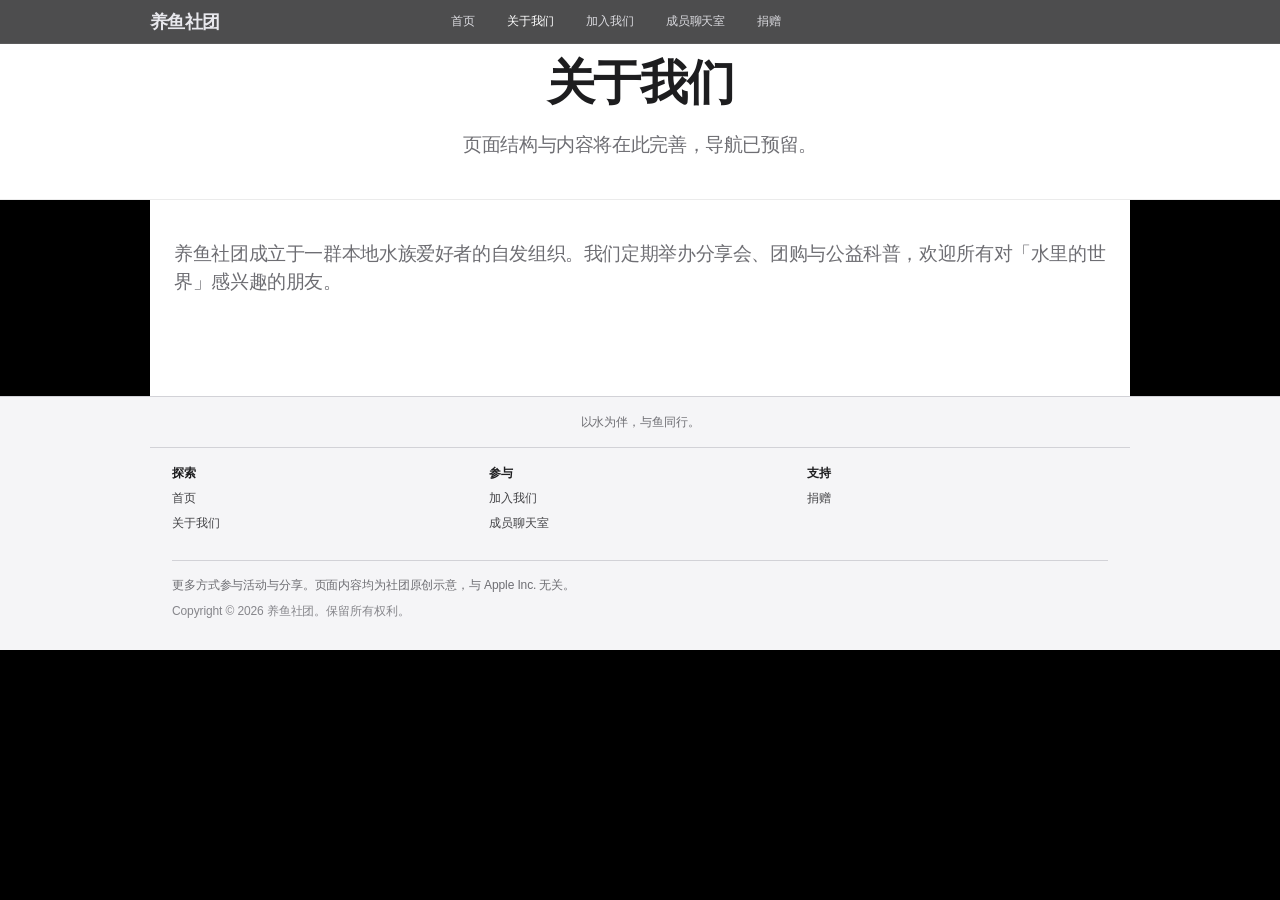
==== pages/about/index.html @ 0473c764 "整理项目结构：网页文件移入pages文件夹，批量路由" ====
<!DOCTYPE html>
<html lang="zh-CN">
<head>
    <meta charset="UTF-8">
    <meta name="viewport" content="width=device-width, initial-scale=1.0, viewport-fit=cover">
    <title>关于我们 — 养鱼社团</title>
    <link rel="stylesheet" href="/assets/css/style.css">
</head>
<body>
    <aside class="ac-gn-blur" aria-hidden="true"></aside>
    <header class="ac-globalnav" data-analytics-region="global nav" role="navigation">
        <div class="ac-gn-content">
            <div class="ac-gn-item ac-gn-item-menu">
                <button type="button" class="ac-gn-trigger nav-toggle" aria-expanded="false" aria-controls="ac-gn-mobile" aria-label="目录"></button>
            </div>
            <a class="ac-gn-logo" href="/" data-analytics-title="home"><span class="ac-gn-logo-text">养鱼社团</span></a>
            <nav class="ac-gn-links" aria-label="主导航">
                <a href="/">首页</a>
                <a href="/about" class="is-active">关于我们</a>
                <a href="/join">加入我们</a>
                <a href="/chat">成员聊天室</a>
                <a href="/donate">捐赠</a>
            </nav>
            <div class="ac-gn-actions" aria-hidden="true"><span class="ac-gn-actions-spacer"></span></div>
        </div>
        <div id="ac-gn-mobile" class="ac-gn-mobile" hidden>
            <div class="ac-gn-mobile-inner">
                <a href="/">首页</a>
                <a href="/about">关于我们</a>
                <a href="/join">加入我们</a>
                <a href="/chat">成员聊天室</a>
                <a href="/donate">捐赠</a>
            </div>
        </div>
    </header>
    <main class="ac-main" id="ac-main">

<section class="page-hero">
    <h1>关于我们</h1>
    <p>页面结构与内容将在此完善，导航已预留。</p>
</section>
<div class="page-body">
    <p>养鱼社团成立于一群本地水族爱好者的自发组织。我们定期举办分享会、团购与公益科普，欢迎所有对「水里的世界」感兴趣的朋友。</p>
</div>

    </main>
    <footer class="ac-footer" role="contentinfo">
        <div class="ac-footer__ribbon">
            <p>以水为伴，与鱼同行。</p>
        </div>
        <div class="ac-footer__content">
            <nav class="ac-footer__nav" aria-label="页脚">
                <div class="ac-footer__col">
                    <h3 class="ac-footer__heading">探索</h3>
                    <ul>
                        <li><a href="/">首页</a></li>
                        <li><a href="/about">关于我们</a></li>
                    </ul>
                </div>
                <div class="ac-footer__col">
                    <h3 class="ac-footer__heading">参与</h3>
                    <ul>
                        <li><a href="/join">加入我们</a></li>
                        <li><a href="/chat">成员聊天室</a></li>
                    </ul>
                </div>
                <div class="ac-footer__col">
                    <h3 class="ac-footer__heading">支持</h3>
                    <ul>
                        <li><a href="/donate">捐赠</a></li>
                    </ul>
                </div>
            </nav>
            <div class="ac-footer__legal">
                <p>更多方式参与活动与分享。页面内容均为社团原创示意，与 Apple Inc. 无关。</p>
                <p class="ac-footer__copy">Copyright &copy; 2026 养鱼社团。保留所有权利。</p>
            </div>
        </div>
    </footer>
    <script src="/assets/js/main.js" defer></script>
</body>
</html>
---- assets/css/style.css ----
/* Global typography — SF / system stack (Apple.com rhythm) */
:root {
    --ac-gn-height: 44px;
    --ac-gn-bg: rgba(22, 22, 23, 0.8);
    --ac-gn-link: #e8e8ed;
    --ac-gn-link-hover: #fff;
    --ac-blue: #2997ff;
    --ac-blue-hover: #147ce5;
    --ac-text: #1d1d1f;
    --ac-text-soft: #6e6e73;
    --ac-footer-bg: #f5f5f7;
    --ac-footer-border: #d2d2d7;
    --ac-font: -apple-system, BlinkMacSystemFont, "SF Pro Text", "SF Pro Display",
        "Segoe UI", Roboto, "Helvetica Neue", Arial, "PingFang SC", "Hiragino Sans GB",
        "Microsoft YaHei", sans-serif;
}

*,
*::before,
*::after {
    box-sizing: border-box;
}

html {
    scroll-behavior: smooth;
    width: 100%;
    overflow-x: hidden;
}

html {
    overflow-x: clip;
}

html, body {
    margin: 0 !important;
    padding: 0 !important;
    width: 100% !important;
    min-width: 100% !important;
    max-width: 100% !important;
    overflow-x: hidden !important;
    font-family: var(--ac-font);
    font-size: clamp(15px, 2.2vw + 12px, 17px);
    line-height: 1.47059;
    letter-spacing: -0.022em;
    color: var(--ac-text);
    background-color: #000000 !important;
    background: #000 !important;
    -webkit-font-smoothing: antialiased;
    scrollbar-width: none;
    -ms-overflow-style: none;
}

html::-webkit-scrollbar, body::-webkit-scrollbar {
    display: none;
}

@supports (overflow-x: clip) {
    body {
        overflow-x: clip;
    }
}

body:not(.page-home) {
    background: #fff;
}

body.page-home {
    background-color: #000000 !important;
    background: #000 !important;
}

body.page-home .ac-main {
    background: #000 !important;
    margin: 0 !important;
    padding: 0 !important;
}

.page-home {
    background: #000 !important;
}

a {
    color: var(--ac-blue);
}
a:hover {
    text-decoration: underline;
}

/* —— Global nav (apple.com bar) —— */
.ac-gn-blur {
    position: fixed;
    top: 0;
    left: 0;
    right: 0;
    height: var(--ac-gn-height);
    z-index: 9998;
    pointer-events: none;
    backdrop-filter: saturate(180%) blur(20px);
    -webkit-backdrop-filter: saturate(180%) blur(20px);
    background: rgba(22, 22, 23, 0.76);
    border-bottom: 1px solid rgba(255, 255, 255, 0.08);
}

.ac-globalnav {
    position: fixed;
    top: 0;
    left: 0;
    right: 0;
    z-index: 9999;
    height: var(--ac-gn-height);
    font-size: 12px;
    font-weight: 400;
    letter-spacing: -0.01em;
    user-select: none;
}

.ac-gn-content {
    max-width: 1024px;
    margin: 0 auto;
    padding: 0 max(22px, env(safe-area-inset-right));
    padding-left: max(22px, env(safe-area-inset-left));
    height: var(--ac-gn-height);
    display: flex;
    align-items: center;
    justify-content: center;
    position: relative;
}

.ac-gn-item-menu {
    display: none;
    flex: 0 0 48px;
    z-index: 2;
}

.ac-gn-logo {
    color: var(--ac-gn-link);
    text-decoration: none;
    font-size: 18px;
    font-weight: 600;
    letter-spacing: -0.03em;
    line-height: 1;
    z-index: 1;
}
.ac-gn-logo:hover {
    color: var(--ac-gn-link-hover);
    text-decoration: none;
}

.ac-gn-logo-text {
    display: inline-block;
    transform: translateY(0.5px);
}

.ac-gn-links {
    display: flex;
    align-items: center;
    justify-content: center;
    gap: 32px;
    flex: 1;
    height: 100%;
}

.ac-gn-links a {
    color: var(--ac-gn-link);
    text-decoration: none;
    opacity: 0.92;
    white-space: nowrap;
    transition: color 0.2s ease, opacity 0.2s ease;
}
.ac-gn-links a:hover {
    color: var(--ac-gn-link-hover);
    text-decoration: none;
    opacity: 1;
}
.ac-gn-links a.is-active {
    color: var(--ac-gn-link-hover);
    opacity: 1;
    font-weight: 500;
}

.ac-gn-actions {
    flex: 0 0 48px;
    display: flex;
    align-items: center;
    justify-content: flex-end;
    z-index: 2;
}
.ac-gn-actions-spacer {
    display: inline-block;
    width: 28px;
    height: 1px;
}

.ac-gn-trigger {
    width: 48px;
    height: 48px;
    margin: -6px 0 -6px -10px;
    border: none;
    background: transparent;
    cursor: pointer;
    position: relative;
    border-radius: 4px;
}
.ac-gn-trigger::before,
.ac-gn-trigger::after {
    content: "";
    position: absolute;
    left: 14px;
    right: 14px;
    height: 1px;
    background: #f5f5f7;
    transition: transform 0.2s ease;
}
.ac-gn-trigger::before {
    top: 19px;
}
.ac-gn-trigger::after {
    bottom: 19px;
}
.ac-gn-trigger[aria-expanded="true"]::before {
    transform: translateY(5px) rotate(45deg);
}
.ac-gn-trigger[aria-expanded="true"]::after {
    transform: translateY(-5px) rotate(-45deg);
}

.ac-gn-mobile {
    position: fixed;
    top: var(--ac-gn-height);
    left: 0;
    right: 0;
    bottom: 0;
    background: rgba(0, 0, 0, 0.92);
    backdrop-filter: blur(24px);
    -webkit-backdrop-filter: blur(24px);
    padding: 8px 0 32px;
    overflow: auto;
    z-index: 9997;
}
.ac-gn-mobile-inner {
    max-width: 684px;
    margin: 0 auto;
    padding: 0 48px;
}
.ac-gn-mobile-inner a {
    display: block;
    font-size: 24px;
    font-weight: 600;
    letter-spacing: 0.007em;
    color: #f5f5f7;
    padding: 12px 0;
    border-bottom: 1px solid rgba(255, 255, 255, 0.12);
    text-decoration: none;
}
.ac-gn-mobile-inner a:hover {
    text-decoration: none;
    color: #fff;
}

@media (max-width: 833px) {
    .ac-gn-item-menu {
        display: block;
    }
    .ac-gn-logo {
        flex: 1;
        text-align: center;
        margin: 0 -48px;
    }
    .ac-gn-links {
        display: none;
    }
}

@media (min-width: 834px) {
    .ac-gn-logo {
        position: absolute;
        left: max(22px, calc(50% - 512px));
        top: 50%;
        transform: translateY(-50%);
    }
    .ac-gn-logo-text {
        transform: none;
    }
}

/* Main offset under fixed nav */
.ac-main {
    padding-top: 0;
}

/* —— Homepage ribbon (apple promo strip) —— */
.ac-hp-ribbon {
    background: #1d1d1f;
    color: #f5f5f7;
    font-size: 12px;
    text-align: center;
    border-bottom: 1px solid rgba(255, 255, 255, 0.08);
}
.ac-hp-ribbon__inner {
    max-width: 1024px;
    margin: 0 auto;
    padding: 12px 16px;
    display: flex;
    flex-wrap: wrap;
    align-items: center;
    justify-content: center;
    gap: 8px 14px;
}
.ac-hp-ribbon__copy {
    margin: 0;
}
.ac-hp-ribbon__link {
    color: var(--ac-blue);
    font-size: 12px;
    white-space: nowrap;
}
.ac-hp-ribbon__link:hover {
    text-decoration: underline;
}

body:not(.page-home) .ac-hp-ribbon {
    display: none;
}

/* —— Homepage tiles (stacked full-width heroes) —— */
.ac-hp-tile {
    position: relative;
    overflow: hidden;
    text-align: center;
}

.ac-hp-tile--tall {
    min-height: calc(100vh - var(--ac-gn-height));
    min-height: calc(100dvh - var(--ac-gn-height));
}

.ac-hp-tile--medium {
    min-height: clamp(420px, 52dvh, 640px);
}

.ac-hp-tile--short {
    min-height: clamp(380px, 48dvh, 560px);
    padding-bottom: clamp(28px, 5dvh, 48px);
}

.ac-hp-tile--dark {
    background: #000;
    color: #f5f5f7;
}

.ac-hp-tile--light {
    background: #fbfbfd;
    color: var(--ac-text);
}

.ac-hp-tile__inner {
    position: relative;
    z-index: 1;
    max-width: 100%;
    margin: 0 auto;
    padding: clamp(40px, 6dvh, 55px) max(16px, env(safe-area-inset-right)) 0
        max(16px, env(safe-area-inset-left));
    min-height: inherit;
    display: flex;
    flex-direction: column;
    align-items: center;
}

.ac-hp-tile__inner--split {
    padding-top: 80px;
}

@media (min-width: 1068px) {
    .ac-hp-tile__inner--split {
        flex-direction: row;
        justify-content: center;
        align-items: flex-start;
        gap: 48px;
        padding-left: 48px;
        padding-right: 48px;
    }
    .ac-hp-tile__inner--split .ac-hp-copy {
        text-align: left;
        align-items: flex-start;
        max-width: 420px;
    }
    .ac-hp-tile__inner--split .ac-hp-media {
        flex: 1;
        max-width: 640px;
        min-height: 360px;
    }
}

.ac-hp-tile__inner--cinema {
    padding-top: 64px;
    padding-bottom: 40px;
}

.ac-hp-copy {
    max-width: 720px;
    display: flex;
    flex-direction: column;
    align-items: center;
}

.ac-hp-copy--compact .ac-hp-headline {
    max-width: 18ch;
}

.ac-hp-copy--center {
    margin-bottom: 28px;
}

.ac-hp-eyebrow {
    font-size: clamp(21px, 3vw, 28px);
    font-weight: 600;
    line-height: 1.1;
    margin: 0 0 6px;
    color: #f56300;
}
.ac-hp-eyebrow--dark {
    color: #bf4800;
}

.ac-hp-headline {
    font-size: clamp(40px, 6.5vw, 56px);
    font-weight: 600;
    line-height: 1.07;
    letter-spacing: -0.005em;
    margin: 0;
    color: #f5f5f7;
}
.ac-hp-headline--dark {
    color: var(--ac-text);
}
.ac-hp-headline--sm {
    font-size: clamp(32px, 5vw, 48px);
}
.ac-hp-headline--cinema {
    font-size: clamp(36px, 5.5vw, 48px);
}

.ac-hp-subhead {
    margin: 12px 0 0;
    font-size: clamp(19px, 2.4vw, 28px);
    font-weight: 400;
    line-height: 1.14;
    letter-spacing: 0.007em;
    max-width: 640px;
    color: #a1a1a6;
}
.ac-hp-subhead--dark {
    color: var(--ac-text-soft);
}
.ac-hp-subhead--sm {
    font-size: clamp(17px, 2vw, 21px);
    line-height: 1.38;
}
.ac-hp-subhead--cinema {
    font-size: clamp(17px, 2vw, 21px);
    color: #a1a1a6;
}

.ac-hp-cta {
    margin-top: 19px;
    display: flex;
    flex-wrap: wrap;
    align-items: center;
    justify-content: center;
    gap: 20px 28px;
}

.ac-hp-tile__inner--split .ac-hp-cta {
    justify-content: flex-start;
}

.ac-hp-cta-link {
    font-size: 19px;
    line-height: 1.4211;
    font-weight: 400;
    color: var(--ac-blue);
    text-decoration: none;
}
.ac-hp-cta-link:hover {
    text-decoration: underline;
}

.ac-hp-cta-link--on-light {
    color: var(--ac-blue);
}

/* 全屏鱼缸容器 */
.ac-hp-fullscreen-tank {
    position: relative;
    width: 100%;
    height: calc(100vh - var(--ac-gn-height));
    height: calc(100dvh - var(--ac-gn-height));
    background: #000;
    overflow: hidden;
}

/* 鱼缸画布 */
.ac-hp-tank-canvas {
    width: 100%;
    height: 100%;
}

/* 全屏鱼缸样式 */
.ac-hp-charm--full {
    width: 100%;
    height: 100%;
    position: relative;
}

.ac-hp-charm--full .ac-hp-charm__svg {
    width: 100%;
    height: 100%;
    position: relative;
    inset: auto;
}

/* 首页全屏文字层 - 完全居中显示 */
.ac-hp-splash-content {
    position: absolute;
    top: 0;
    left: 0;
    right: 0;
    bottom: 0;
    z-index: 10;
    display: flex;
    flex-direction: column;
    align-items: center;
    justify-content: center;
    padding: 20px;
    pointer-events: none;
}

/* 旧版样式兼容 */
.ac-hp-tile--tank.ac-hp-tile--splash {
    display: none;
}

.ac-hp-splash-header {
    text-align: center;
    background: linear-gradient(
        180deg,
        rgba(0, 0, 0, 0.55) 0%,
        rgba(0, 0, 0, 0.3) 60%,
        rgba(0, 0, 0, 0) 100%
    );
    padding: 24px 32px 32px;
    border-radius: 0 0 24px 24px;
    width: 100%;
    max-width: 800px;
}

.ac-hp-splash-eyebrow {
    margin: 0 0 8px;
    font-size: clamp(18px, 4vmin, 28px);
    font-weight: 600;
    line-height: 1.15;
    color: #f56300;
}

.ac-hp-splash-title {
    margin: 0;
    font-size: clamp(32px, 7vmin, 52px);
    font-weight: 700;
    line-height: 1.05;
    letter-spacing: -0.02em;
    color: #f5f5f7;
}

.ac-hp-splash-lead {
    margin: 12px auto 0;
    font-size: clamp(16px, 3vmin, 22px);
    line-height: 1.5;
    color: rgba(210, 210, 215, 0.98);
    max-width: 560px;
}

.ac-hp-splash-cta {
    margin-top: 16px;
    display: flex;
    flex-wrap: wrap;
    align-items: center;
    justify-content: center;
    gap: 16px 28px;
    pointer-events: auto;
}

.ac-hp-splash-link {
    font-size: clamp(16px, 3vmin, 20px);
    font-weight: 500;
    color: var(--ac-blue);
    text-decoration: none;
}

.ac-hp-splash-link:hover {
    text-decoration: underline;
}

/* 全屏鱼缸的提示文字 */
.ac-hp-splash-hint {
    margin: 12px 0 0;
    font-size: clamp(12px, 2vmin, 14px);
    line-height: 1.4;
    color: rgba(134, 134, 139, 0.9);
    text-align: center;
}

.ac-hp-splash-scroll {
    margin: 16px 0 0;
    padding: 2px 8px 2px;
    flex-shrink: 0;
    text-align: center;
    font-size: 11px;
    letter-spacing: 0.12em;
    color: rgba(110, 110, 115, 0.95);
    text-indent: 0.12em;
}

@media (prefers-reduced-motion: no-preference) {
    .ac-hp-splash-scroll {
        animation: ac-splash-scroll-fade 2.4s ease-in-out infinite;
    }
}

@keyframes ac-splash-scroll-fade {
    0%,
    100% {
        opacity: 0.45;
    }
    50% {
        opacity: 1;
    }
}

@media (prefers-reduced-motion: reduce) {
    .ac-hp-splash-scroll {
        animation: none;
    }
}

.ac-hp-tile__inner--tank:not(.ac-hp-tile__inner--splash) {
    padding-top: clamp(16px, 3dvh, 28px);
    padding-bottom: clamp(12px, 2.5dvh, 20px);
    min-height: auto;
}

.ac-hp-charm-stage {
    position: relative;
    width: 100%;
    max-width: 640px;
    margin: 0 auto;
    flex: 0 1 auto;
    display: flex;
    flex-direction: column;
    align-items: stretch;
    touch-action: pan-y;
    cursor: crosshair;
}

.ac-hp-charm-stage--compact {
    min-height: 0;
    max-height: none;
}

@media (pointer: coarse) {
    .ac-hp-charm-stage {
        cursor: default;
    }
}

.ac-hp-charm.ac-hp-charm--hero {
    display: flex;
    flex-direction: column;
    flex: 0 1 auto;
    min-height: 0;
    width: 100%;
}

.ac-hp-charm__canvas {
    position: relative;
    flex: 0 1 auto;
    /* 宽度随容器；极矮窗口时按高度上限收缩宽度，保持 560:320 比例 */
    width: min(100%, calc(min(52dvh, 400px) * 560 / 320));
    margin-inline: auto;
    aspect-ratio: 560 / 320;
    border-radius: clamp(12px, 2.8vmin, 20px);
    overflow: hidden;
    contain: layout style;
    transform: translateZ(0);
    box-shadow: 0 12px 40px rgba(0, 0, 0, 0.35);
}

.ac-hp-charm__svg {
    display: block;
    position: absolute;
    inset: 0;
    width: 100%;
    height: 100%;
}

/* foreignObject 内文案：纯渐变衬底，无 backdrop-filter，利于移动端丝滑 */
.ac-hp-tank-copy {
    box-sizing: border-box;
    height: 100%;
    padding: 20px 24px 24px;
    text-align: center;
    pointer-events: none;
    background: linear-gradient(
        180deg,
        rgba(0, 0, 0, 0.65) 0%,
        rgba(0, 0, 0, 0.4) 60%,
        rgba(0, 0, 0, 0) 100%
    );
}

.ac-hp-tank-copy__eyebrow {
    margin: 0 0 8px;
    font-size: clamp(20px, 4.5vmin, 32px);
    font-weight: 600;
    line-height: 1.15;
    color: #f56300;
}

.ac-hp-tank-copy__title {
    margin: 0;
    font-size: clamp(36px, 8vmin, 56px);
    font-weight: 700;
    line-height: 1.05;
    letter-spacing: -0.02em;
    color: #f5f5f7;
    font-family: inherit;
}

.ac-hp-tank-copy__lead {
    margin: 16px auto 0;
    max-width: 42em;
    font-size: clamp(18px, 4vmin, 24px);
    line-height: 1.5;
    color: rgba(210, 210, 215, 0.98);
}

.ac-hp-tank-copy__cta {
    margin-top: 20px;
    display: flex;
    flex-wrap: wrap;
    align-items: center;
    justify-content: center;
    gap: 16px 28px;
}

.ac-hp-tank-copy__link {
    pointer-events: auto;
    font-size: clamp(18px, 4vmin, 22px);
    font-weight: 500;
    color: var(--ac-blue);
    text-decoration: none;
}
.ac-hp-tank-copy__link:hover {
    text-decoration: underline;
}

.ac-hp-charm__ripples {
    position: absolute;
    inset: 0;
    pointer-events: none;
    overflow: hidden;
    z-index: 2;
}

.ac-hp-charm__ripple {
    position: absolute;
    left: 0;
    top: 0;
    width: 28px;
    height: 28px;
    margin-left: -14px;
    margin-top: -14px;
    border-radius: 50%;
    border: 2px solid rgba(41, 151, 255, 0.5);
    box-shadow: 0 0 20px rgba(41, 151, 255, 0.15);
    animation: ac-charm-ripple 0.85s ease-out forwards;
}

@keyframes ac-charm-ripple {
    to {
        transform: scale(12);
        opacity: 0;
        border-color: rgba(41, 151, 255, 0);
        box-shadow: none;
    }
}

.ac-hp-charm__caption {
    margin: 14px 24px 0;
    font-size: clamp(13px, 1.8vw, 15px);
    line-height: 1.4;
    letter-spacing: 0.02em;
    color: rgba(161, 161, 166, 0.98);
    text-align: center;
    flex-shrink: 0;
}

.ac-hp-charm__hint {
    margin: 10px 20px 0;
    font-size: 12px;
    line-height: 1.35;
    color: rgba(134, 134, 139, 0.95);
    text-align: center;
    flex-shrink: 0;
}

/* 其他页若复用 .ac-hp-charm 小条 */
.ac-hp-charm:not(.ac-hp-charm--hero) {
    width: 100%;
    max-width: 520px;
    margin-top: 26px;
}

.ac-hp-charm:not(.ac-hp-charm--hero):not(.ac-hp-charm--full) .ac-hp-charm__svg {
    min-height: 0;
    max-height: 100px;
    height: auto;
}

.ac-hp-charm--dark .ac-hp-charm__fish--a {
    animation: ac-charm-swim-a 6s ease-in-out infinite;
}
.ac-hp-charm--dark .ac-hp-charm__fish--b {
    animation: ac-charm-swim-b 7.5s ease-in-out infinite;
}
.ac-hp-charm--dark .ac-hp-charm__fish--c {
    animation: ac-charm-swim-c 5.2s ease-in-out infinite;
}
.ac-hp-charm--dark .ac-hp-charm__fish--d {
    animation: ac-charm-swim-d 5.8s ease-in-out infinite;
}
.ac-hp-charm--dark .ac-hp-charm__fish--e {
    animation: ac-charm-swim-e 4.5s ease-in-out infinite;
}
.ac-hp-charm--dark .ac-hp-charm__bubbles {
    animation: ac-charm-rise 4s ease-in-out infinite;
}

@keyframes ac-charm-swim-a {
    0%,
    100% {
        transform: translate(0, 0);
    }
    50% {
        transform: translate(14px, -4px);
    }
}
@keyframes ac-charm-swim-b {
    0%,
    100% {
        transform: translate(0, 0) scale(1);
    }
    50% {
        transform: translate(-12px, 3px) scale(1.03);
    }
}
@keyframes ac-charm-swim-c {
    0%,
    100% {
        transform: translate(0, 0);
    }
    50% {
        transform: translate(10px, 4px);
    }
}
@keyframes ac-charm-swim-d {
    0%,
    100% {
        transform: translate(0, 0);
    }
    50% {
        transform: translate(-8px, -3px);
    }
}
@keyframes ac-charm-swim-e {
    0%,
    100% {
        transform: translate(0, 0);
    }
    50% {
        transform: translate(8px, -5px);
    }
}
@keyframes ac-charm-rise {
    0%,
    100% {
        opacity: 0.75;
        transform: translateY(0);
    }
    50% {
        opacity: 1;
        transform: translateY(-5px);
    }
}

@media (prefers-reduced-transparency) {
    .ac-hp-tank-copy {
        background: rgba(10, 10, 12, 0.82);
    }
}

@media (prefers-reduced-motion: reduce) {
    .ac-hp-charm-stage {
        cursor: default;
    }
    .ac-hp-charm--dark .ac-hp-charm__fish--a,
    .ac-hp-charm--dark .ac-hp-charm__fish--b,
    .ac-hp-charm--dark .ac-hp-charm__fish--c,
    .ac-hp-charm--dark .ac-hp-charm__fish--d,
    .ac-hp-charm--dark .ac-hp-charm__bubbles {
        animation: none;
    }
}

/* Decorative “product” art (original gradients — not Apple imagery) */
.ac-hp-media {
    width: 100%;
    max-width: min(1068px, 100%);
    margin-top: clamp(16px, 2.5dvh, 24px);
    flex: 1;
    min-height: clamp(200px, 30dvh, 320px);
    border-radius: clamp(18px, 3vmin, 28px);
    position: relative;
}

@media (min-width: 735px) {
    .ac-hp-tile--tall .ac-hp-media {
        min-height: clamp(280px, 36dvh, 420px);
        margin-top: clamp(24px, 3.5dvh, 36px);
    }
}

.ac-hp-media--aquarium {
    /* 顶部与纯黑背景顺接，光感集中在画面中下部，减弱贴文案处的色块 */
    background:
        radial-gradient(ellipse 90% 55% at 50% 78%, rgba(0, 110, 180, 0.16), transparent 72%),
        radial-gradient(ellipse 45% 35% at 72% 42%, rgba(0, 180, 160, 0.06), transparent 60%),
        linear-gradient(180deg, #000000 0%, #000000 12%, #0c0c0e 38%, #111113 100%);
}

.ac-hp-media--bubbles {
    background:
        radial-gradient(circle at 20% 30%, rgba(0, 113, 227, 0.15), transparent 40%),
        radial-gradient(circle at 80% 20%, rgba(175, 82, 222, 0.12), transparent 35%),
        linear-gradient(180deg, #fff 0%, #e8e8ed 100%);
    border: 1px solid rgba(0, 0, 0, 0.06);
}

.ac-hp-media--ripple {
    background:
        repeating-radial-gradient(circle at 50% 50%, transparent 0, transparent 48px, rgba(41, 151, 255, 0.06) 49px, transparent 50px),
        linear-gradient(145deg, #0d0d0f, #1a1a1c 50%, #000);
}

.ac-hp-media--grid {
    background:
        linear-gradient(90deg, rgba(0, 0, 0, 0.04) 1px, transparent 1px),
        linear-gradient(rgba(0, 0, 0, 0.04) 1px, transparent 1px),
        linear-gradient(180deg, #f5f5f7, #fff);
    background-size: 24px 24px, 24px 24px, 100% 100%;
    border: 1px solid rgba(0, 0, 0, 0.06);
}

.ac-hp-marquee {
    width: 100%;
    max-width: 1068px;
    overflow: hidden;
    mask-image: linear-gradient(90deg, transparent, #000 8%, #000 92%, transparent);
    -webkit-mask-image: linear-gradient(90deg, transparent, #000 8%, #000 92%, transparent);
}
.ac-hp-marquee__track {
    display: flex;
    gap: 16px;
    width: max-content;
    animation: ac-hp-scroll 22s linear infinite;
}
.ac-hp-marquee__card {
    width: clamp(140px, 28vw, 200px);
    height: clamp(84px, 16.8vw, 120px);
    border-radius: 12px;
    flex-shrink: 0;
    background: linear-gradient(135deg, rgba(41, 151, 255, 0.35), rgba(255, 255, 255, 0.08));
    border: 1px solid rgba(255, 255, 255, 0.12);
}

@keyframes ac-hp-scroll {
    0% {
        transform: translateX(0);
    }
    100% {
        transform: translateX(-50%);
    }
}

/* —— Inner pages —— */
.page-hero {
    padding: 48px 24px 40px;
    text-align: center;
    background: #fff;
    border-bottom: 1px solid rgba(0, 0, 0, 0.08);
}

.page-hero h1 {
    font-size: clamp(32px, 5vw, 48px);
    font-weight: 600;
    letter-spacing: -0.03em;
    margin: 0 0 12px;
}

.page-hero p {
    margin: 0;
    color: var(--ac-text-soft);
    font-size: 19px;
    max-width: 560px;
    margin-left: auto;
    margin-right: auto;
}

.page-body {
    max-width: 980px;
    margin: 0 auto;
    padding: 40px 24px 80px;
    background: #fff;
}

.page-body p {
    color: var(--ac-text-soft);
    font-size: 19px;
    line-height: 1.5;
    margin: 0 0 1em;
}

/* —— Footer (apple.com density / columns) —— */
.ac-footer {
    background: var(--ac-footer-bg);
    color: #6e6e73;
    font-size: 12px;
    line-height: 1.33337;
    letter-spacing: -0.01em;
}

.ac-footer__ribbon {
    border-top: 1px solid var(--ac-footer-border);
    padding: 17px 22px;
    text-align: center;
}
.ac-footer__ribbon p {
    margin: 0;
    max-width: 980px;
    margin-left: auto;
    margin-right: auto;
}

.ac-footer__content {
    max-width: 980px;
    margin: 0 auto;
    padding: 17px 22px 21px;
    border-top: 1px solid var(--ac-footer-border);
}

.ac-footer__nav {
    display: grid;
    grid-template-columns: repeat(3, 1fr);
    gap: 24px 16px;
    padding-bottom: 20px;
    border-bottom: 1px solid var(--ac-footer-border);
}

@media (max-width: 734px) {
    .ac-footer__nav {
        grid-template-columns: 1fr;
    }
}

.ac-footer__heading {
    font-size: 12px;
    font-weight: 600;
    color: var(--ac-text);
    margin: 0 0 9px;
}

.ac-footer__col ul {
    list-style: none;
    margin: 0;
    padding: 0;
}
.ac-footer__col li {
    margin-bottom: 9px;
}
.ac-footer__col a {
    color: #424245;
    text-decoration: none;
}
.ac-footer__col a:hover {
    text-decoration: underline;
}

.ac-footer__legal {
    padding-top: 16px;
}
.ac-footer__legal p {
    margin: 0 0 10px;
}
.ac-footer__copy {
    color: #86868b;
    margin: 0;
}

/* —— 首页样式 —— */
.ac-home-hero {
    position: relative;
    width: 100%;
    height: calc(100vh - 44px + 50px);
    margin: 0;
    padding: 0;
    background: #000;
    overflow: hidden;
}

.ac-home-tank {
    position: absolute;
    top: 0;
    left: 0;
    width: 100%;
    height: 100%;
}

.ac-home-tank svg {
    display: block;
    width: 100%;
    height: 100%;
}

.ac-home-content {
    position: relative;
    z-index: 10;
    height: 100%;
    display: flex;
    flex-direction: column;
    align-items: center;
    justify-content: center;
    padding: 20px;
    text-align: center;
    color: #fff;
}

.ac-home-eyebrow {
    font-size: clamp(14px, 3vmin, 18px);
    font-weight: 500;
    color: rgba(255, 255, 255, 0.8);
    margin: 0 0 12px;
}

.ac-home-title {
    font-size: clamp(32px, 7vmin, 56px);
    font-weight: 600;
    margin: 0 0 16px;
    line-height: 1.1;
}

.ac-home-lead {
    font-size: clamp(16px, 3vmin, 20px);
    color: rgba(255, 255, 255, 0.7);
    max-width: 480px;
    margin: 0 0 24px;
    line-height: 1.5;
}

.ac-home-cta {
    display: flex;
    gap: 24px;
    flex-wrap: wrap;
    justify-content: center;
}

.ac-home-cta a {
    font-size: clamp(16px, 3vmin, 18px);
    font-weight: 500;
    color: var(--ac-blue);
    text-decoration: none;
}

.ac-home-cta a:hover {
    text-decoration: underline;
}

/* 推广条 */
.ac-home-ribbon {
    background: #1d1d1f;
    padding: 16px 20px;
}

.ac-home-ribbon-inner {
    max-width: 980px;
    margin: 0 auto;
    display: flex;
    align-items: center;
    justify-content: space-between;
    gap: 20px;
    flex-wrap: wrap;
}

.ac-home-ribbon p {
    color: #f5f5f7;
    font-size: 14px;
    margin: 0;
}

.ac-home-ribbon a {
    color: var(--ac-blue);
    font-size: 14px;
    text-decoration: none;
}

.ac-home-ribbon a:hover {
    text-decoration: underline;
}

/* 内容区块 */
.ac-home-section {
    padding: 40px 20px;
}

.ac-home-section--light {
    background: #fff;
}

.ac-home-section--dark {
    background: #1d1d1f;
}

.ac-home-section-inner {
    max-width: 980px;
    margin: 0 auto;
}

.ac-home-copy {
    text-align: center;
}

.ac-home-section--light .ac-home-eyebrow {
    color: #6e6e73;
}

.ac-home-section--light .ac-home-headline {
    color: #1d1d1f;
}

.ac-home-section--light .ac-home-subhead {
    color: #424245;
}

.ac-home-section--dark .ac-home-eyebrow {
    color: #86868b;
}

.ac-home-section--dark .ac-home-headline {
    color: #f5f5f7;
}

.ac-home-section--dark .ac-home-subhead {
    color: #86868b;
}

.ac-home-headline {
    font-size: clamp(28px, 5vmin, 40px);
    font-weight: 600;
    margin: 12px 0 16px;
}

.ac-home-subhead {
    font-size: clamp(16px, 3vmin, 18px);
    line-height: 1.5;
    margin: 0 0 24px;
}

.ac-home-section--dark .ac-home-cta a {
    color: var(--ac-blue);
}

/* 鱼游动动画 */
.ac-fish-a {
    animation: fish-swim-a 6s ease-in-out infinite;
}

.ac-fish-b {
    animation: fish-swim-b 7.5s ease-in-out infinite;
}

.ac-fish-c {
    animation: fish-swim-c 5s ease-in-out infinite;
}

.ac-fish-d {
    animation: fish-swim-d 4.5s ease-in-out infinite;
}

@keyframes fish-swim-a {
    0%, 100% { transform: translate(0, 0); }
    25% { transform: translate(30px, -15px); }
    50% { transform: translate(10px, 10px); }
    75% { transform: translate(-20px, -5px); }
}

@keyframes fish-swim-b {
    0%, 100% { transform: translate(0, 0); }
    33% { transform: translate(-25px, 10px); }
    66% { transform: translate(20px, -10px); }
}

@keyframes fish-swim-c {
    0%, 100% { transform: translate(0, 0); }
    50% { transform: translate(-15px, 8px); }
}

@keyframes fish-swim-d {
    0%, 100% { transform: translate(0, 0); }
    50% { transform: translate(18px, -6px); }
}

/* 水草摇曳 */
.ac-weed {
    animation: weed-sway 3s ease-in-out infinite;
}

.ac-weed-2 {
    animation: weed-sway-2 4s ease-in-out infinite;
}

@keyframes weed-sway {
    0%, 100% { transform: skewX(0deg); }
    50% { transform: skewX(3deg); }
}

@keyframes weed-sway-2 {
    0%, 100% { transform: skewX(0deg); }
    50% { transform: skewX(-3deg); }
}
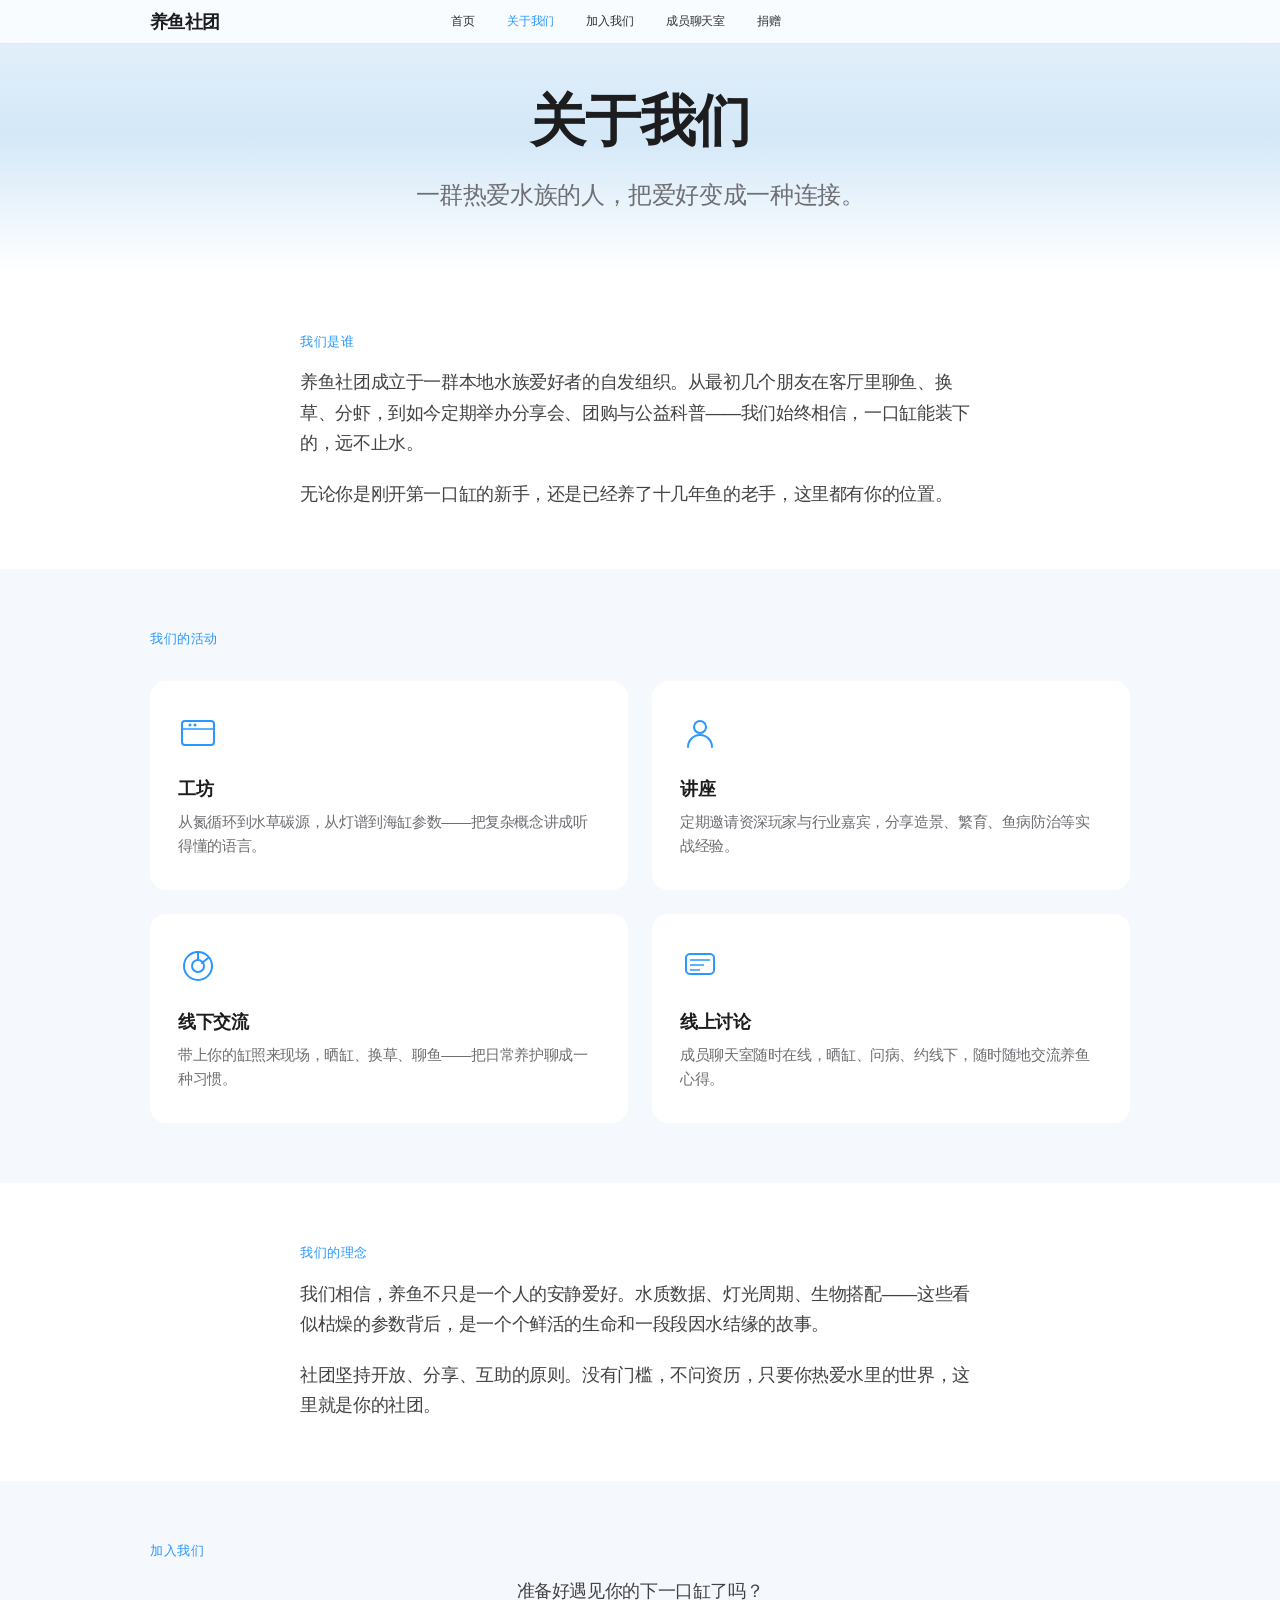
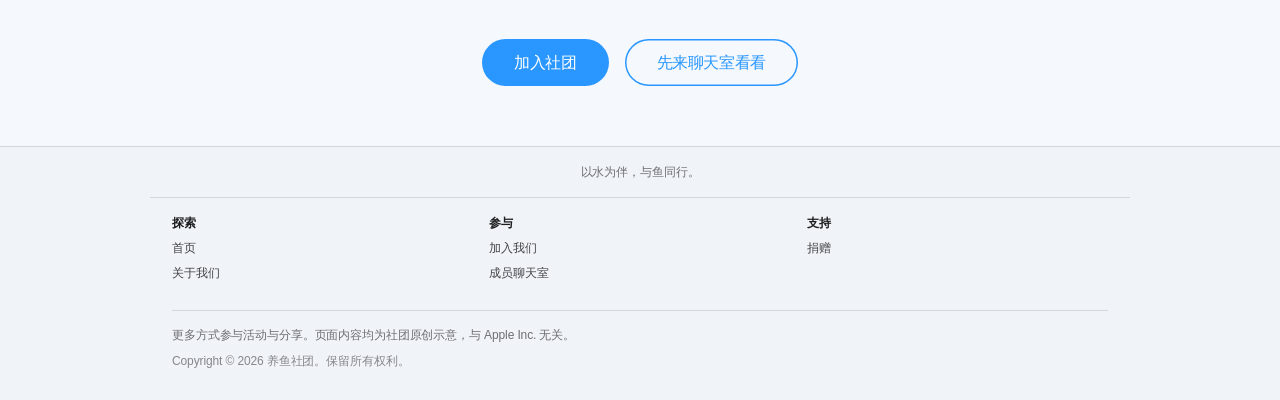
==== commit 6117bf28: "26-5-16" ====
--- a/pages/about/index.html
+++ b/pages/about/index.html
@@ -35,13 +35,97 @@
     </header>
     <main class="ac-main" id="ac-main">
 
-<section class="page-hero">
-    <h1>关于我们</h1>
-    <p>页面结构与内容将在此完善，导航已预留。</p>
+<section class="ac-about-hero">
+    <div class="ac-about-hero-inner">
+        <h1 class="ac-about-hero-title">关于我们</h1>
+        <p class="ac-about-hero-lead">一群热爱水族的人，把爱好变成一种连接。</p>
+    </div>
 </section>
-<div class="page-body">
-    <p>养鱼社团成立于一群本地水族爱好者的自发组织。我们定期举办分享会、团购与公益科普，欢迎所有对「水里的世界」感兴趣的朋友。</p>
-</div>
+
+<section class="ac-about-section">
+    <div class="ac-about-section-inner">
+        <div class="ac-about-copy">
+            <h2 class="ac-about-eyebrow">我们是谁</h2>
+            <p class="ac-about-body">养鱼社团成立于一群本地水族爱好者的自发组织。从最初几个朋友在客厅里聊鱼、换草、分虾，到如今定期举办分享会、团购与公益科普——我们始终相信，一口缸能装下的，远不止水。</p>
+            <p class="ac-about-body">无论你是刚开第一口缸的新手，还是已经养了十几年鱼的老手，这里都有你的位置。</p>
+        </div>
+    </div>
+</section>
+
+<section class="ac-about-section ac-about-section--alt">
+    <div class="ac-about-section-inner">
+        <h2 class="ac-about-eyebrow">我们的活动</h2>
+        <div class="ac-about-grid">
+            <div class="ac-about-card">
+                <div class="ac-about-card-icon">
+                    <svg width="40" height="40" viewBox="0 0 40 40" fill="none">
+                        <rect x="4" y="8" width="32" height="24" rx="3" stroke="#2997ff" stroke-width="2"/>
+                        <line x1="4" y1="16" x2="36" y2="16" stroke="#2997ff" stroke-width="1.5"/>
+                        <circle cx="12" cy="12" r="1.5" fill="#2997ff"/>
+                        <circle cx="17" cy="12" r="1.5" fill="#2997ff"/>
+                    </svg>
+                </div>
+                <h3 class="ac-about-card-title">工坊</h3>
+                <p class="ac-about-card-text">从氮循环到水草碳源，从灯谱到海缸参数——把复杂概念讲成听得懂的语言。</p>
+            </div>
+            <div class="ac-about-card">
+                <div class="ac-about-card-icon">
+                    <svg width="40" height="40" viewBox="0 0 40 40" fill="none">
+                        <circle cx="20" cy="14" r="6" stroke="#2997ff" stroke-width="2"/>
+                        <path d="M8 34c0-6.627 5.373-12 12-12s12 5.373 12 12" stroke="#2997ff" stroke-width="2" stroke-linecap="round"/>
+                    </svg>
+                </div>
+                <h3 class="ac-about-card-title">讲座</h3>
+                <p class="ac-about-card-text">定期邀请资深玩家与行业嘉宾，分享造景、繁育、鱼病防治等实战经验。</p>
+            </div>
+            <div class="ac-about-card">
+                <div class="ac-about-card-icon">
+                    <svg width="40" height="40" viewBox="0 0 40 40" fill="none">
+                        <circle cx="20" cy="20" r="14" stroke="#2997ff" stroke-width="2"/>
+                        <circle cx="20" cy="20" r="6" stroke="#2997ff" stroke-width="2"/>
+                        <line x1="20" y1="6" x2="20" y2="14" stroke="#2997ff" stroke-width="2" stroke-linecap="round"/>
+                        <line x1="30" y1="12" x2="24" y2="17" stroke="#2997ff" stroke-width="2" stroke-linecap="round"/>
+                    </svg>
+                </div>
+                <h3 class="ac-about-card-title">线下交流</h3>
+                <p class="ac-about-card-text">带上你的缸照来现场，晒缸、换草、聊鱼——把日常养护聊成一种习惯。</p>
+            </div>
+            <div class="ac-about-card">
+                <div class="ac-about-card-icon">
+                    <svg width="40" height="40" viewBox="0 0 40 40" fill="none">
+                        <rect x="6" y="8" width="28" height="20" rx="4" stroke="#2997ff" stroke-width="2"/>
+                        <line x1="10" y1="14" x2="30" y2="14" stroke="#2997ff" stroke-width="1.5"/>
+                        <line x1="10" y1="19" x2="24" y2="19" stroke="#2997ff" stroke-width="1.5"/>
+                        <line x1="10" y1="24" x2="20" y2="24" stroke="#2997ff" stroke-width="1.5"/>
+                    </svg>
+                </div>
+                <h3 class="ac-about-card-title">线上讨论</h3>
+                <p class="ac-about-card-text">成员聊天室随时在线，晒缸、问病、约线下，随时随地交流养鱼心得。</p>
+            </div>
+        </div>
+    </div>
+</section>
+
+<section class="ac-about-section">
+    <div class="ac-about-section-inner">
+        <div class="ac-about-copy">
+            <h2 class="ac-about-eyebrow">我们的理念</h2>
+            <p class="ac-about-body">我们相信，养鱼不只是一个人的安静爱好。水质数据、灯光周期、生物搭配——这些看似枯燥的参数背后，是一个个鲜活的生命和一段段因水结缘的故事。</p>
+            <p class="ac-about-body">社团坚持开放、分享、互助的原则。没有门槛，不问资历，只要你热爱水里的世界，这里就是你的社团。</p>
+        </div>
+    </div>
+</section>
+
+<section class="ac-about-section ac-about-section--alt">
+    <div class="ac-about-section-inner">
+        <h2 class="ac-about-eyebrow">加入我们</h2>
+        <p class="ac-about-body" style="text-align:center;max-width:600px;margin:0 auto 32px;">准备好遇见你的下一口缸了吗？</p>
+        <div class="ac-about-cta">
+            <a href="/join" class="ac-about-btn">加入社团</a>
+            <a href="/chat" class="ac-about-btn ac-about-btn--outline">先来聊天室看看</a>
+        </div>
+    </div>
+</section>
 
     </main>
     <footer class="ac-footer" role="contentinfo">
@@ -78,5 +162,6 @@
         </div>
     </footer>
     <script src="/assets/js/main.js" defer></script>
+    <script src="/assets/js/scroll-effects.js" defer></script>
 </body>
 </html>
--- a/assets/css/style.css
+++ b/assets/css/style.css
@@ -1,15 +1,15 @@
 /* Global typography — SF / system stack (Apple.com rhythm) */
 :root {
     --ac-gn-height: 44px;
-    --ac-gn-bg: rgba(22, 22, 23, 0.8);
-    --ac-gn-link: #e8e8ed;
-    --ac-gn-link-hover: #fff;
+    --ac-gn-bg: rgba(255, 255, 255, 0.85);
+    --ac-gn-link: #1d1d1f;
+    --ac-gn-link-hover: #2997ff;
     --ac-blue: #2997ff;
     --ac-blue-hover: #147ce5;
     --ac-text: #1d1d1f;
     --ac-text-soft: #6e6e73;
-    --ac-footer-bg: #f5f5f7;
-    --ac-footer-border: #d2d2d7;
+    --ac-footer-bg: #f0f4f8;
+    --ac-footer-border: #d2d7dc;
     --ac-font: -apple-system, BlinkMacSystemFont, "SF Pro Text", "SF Pro Display",
         "Segoe UI", Roboto, "Helvetica Neue", Arial, "PingFang SC", "Hiragino Sans GB",
         "Microsoft YaHei", sans-serif;
@@ -43,8 +43,8 @@
     line-height: 1.47059;
     letter-spacing: -0.022em;
     color: var(--ac-text);
-    background-color: #000000 !important;
-    background: #000 !important;
+    background-color: #fff !important;
+    background: #fff !important;
     -webkit-font-smoothing: antialiased;
     scrollbar-width: none;
     -ms-overflow-style: none;
@@ -65,18 +65,18 @@
 }
 
 body.page-home {
-    background-color: #000000 !important;
-    background: #000 !important;
+    background-color: #fff !important;
+    background: #fff !important;
 }
 
 body.page-home .ac-main {
-    background: #000 !important;
+    background: #fff !important;
     margin: 0 !important;
     padding: 0 !important;
 }
 
 .page-home {
-    background: #000 !important;
+    background: #fff !important;
 }
 
 a {
@@ -97,8 +97,8 @@
     pointer-events: none;
     backdrop-filter: saturate(180%) blur(20px);
     -webkit-backdrop-filter: saturate(180%) blur(20px);
-    background: rgba(22, 22, 23, 0.76);
-    border-bottom: 1px solid rgba(255, 255, 255, 0.08);
+    background: rgba(255, 255, 255, 0.76);
+    border-bottom: 1px solid rgba(0, 0, 0, 0.08);
 }
 
 .ac-globalnav {
@@ -208,7 +208,7 @@
     left: 14px;
     right: 14px;
     height: 1px;
-    background: #f5f5f7;
+    background: #1d1d1f;
     transition: transform 0.2s ease;
 }
 .ac-gn-trigger::before {
@@ -230,7 +230,7 @@
     left: 0;
     right: 0;
     bottom: 0;
-    background: rgba(0, 0, 0, 0.92);
+    background: rgba(255, 255, 255, 0.95);
     backdrop-filter: blur(24px);
     -webkit-backdrop-filter: blur(24px);
     padding: 8px 0 32px;
@@ -247,9 +247,9 @@
     font-size: 24px;
     font-weight: 600;
     letter-spacing: 0.007em;
-    color: #f5f5f7;
+    color: #1d1d1f;
     padding: 12px 0;
-    border-bottom: 1px solid rgba(255, 255, 255, 0.12);
+    border-bottom: 1px solid rgba(0, 0, 0, 0.08);
     text-decoration: none;
 }
 .ac-gn-mobile-inner a:hover {
@@ -1084,7 +1084,7 @@
 .ac-footer__heading {
     font-size: 12px;
     font-weight: 600;
-    color: var(--ac-text);
+    color: #1d1d1f;
     margin: 0 0 9px;
 }
 
@@ -1122,7 +1122,7 @@
     height: calc(100vh - 44px + 50px);
     margin: 0;
     padding: 0;
-    background: #000;
+    background: linear-gradient(180deg, #e8f2fb 0%, #d4e8f8 40%, #c5dff5 100%);
     overflow: hidden;
 }
 
@@ -1156,7 +1156,7 @@
 .ac-home-eyebrow {
     font-size: clamp(14px, 3vmin, 18px);
     font-weight: 500;
-    color: rgba(255, 255, 255, 0.8);
+    color: #2997ff;
     margin: 0 0 12px;
 }
 
@@ -1165,11 +1165,12 @@
     font-weight: 600;
     margin: 0 0 16px;
     line-height: 1.1;
+    color: #1d1d1f;
 }
 
 .ac-home-lead {
     font-size: clamp(16px, 3vmin, 20px);
-    color: rgba(255, 255, 255, 0.7);
+    color: #6e6e73;
     max-width: 480px;
     margin: 0 0 24px;
     line-height: 1.5;
@@ -1185,17 +1186,19 @@
 .ac-home-cta a {
     font-size: clamp(16px, 3vmin, 18px);
     font-weight: 500;
-    color: var(--ac-blue);
+    color: #2997ff;
     text-decoration: none;
+    transition: color 0.3s;
 }
 
 .ac-home-cta a:hover {
-    text-decoration: underline;
+    color: #147ce5;
+    text-decoration: none;
 }
 
 /* 推广条 */
 .ac-home-ribbon {
-    background: #1d1d1f;
+    background: #f0f4f8;
     padding: 16px 20px;
 }
 
@@ -1228,14 +1231,15 @@
 /* 内容区块 */
 .ac-home-section {
     padding: 40px 20px;
+    border-top: 1px solid #e5e8eb;
+}
+
+.ac-home-section--dark {
+    background: #fff;
 }
 
 .ac-home-section--light {
-    background: #fff;
-}
-
-.ac-home-section--dark {
-    background: #1d1d1f;
+    background: #f5f8fc;
 }
 
 .ac-home-section-inner {
@@ -1260,15 +1264,19 @@
 }
 
 .ac-home-section--dark .ac-home-eyebrow {
-    color: #86868b;
+    color: #2997ff;
+    letter-spacing: 0.04em;
+    text-transform: uppercase;
+    font-size: 13px;
 }
 
 .ac-home-section--dark .ac-home-headline {
-    color: #f5f5f7;
+    color: #1d1d1f;
+    text-shadow: none;
 }
 
 .ac-home-section--dark .ac-home-subhead {
-    color: #86868b;
+    color: #6e6e73;
 }
 
 .ac-home-headline {
@@ -1284,7 +1292,169 @@
 }
 
 .ac-home-section--dark .ac-home-cta a {
-    color: var(--ac-blue);
+    color: #2997ff;
+}
+
+.ac-home-online {
+    font-size: 14px;
+    color: #6e6e73;
+    margin: 0 0 20px;
+}
+
+.ac-home-online .online-count {
+    color: #2997ff;
+    font-weight: 600;
+}
+
+/* —— 关于我们页面 —— */
+.ac-about-hero {
+    background: linear-gradient(180deg, #e8f2fb 0%, #d4e8f8 50%, #fff 100%);
+    padding: 80px 20px 60px;
+    text-align: center;
+}
+
+.ac-about-hero-inner {
+    max-width: 680px;
+    margin: 0 auto;
+}
+
+.ac-about-hero-title {
+    font-size: clamp(36px, 7vmin, 56px);
+    font-weight: 600;
+    color: #1d1d1f;
+    margin: 0 0 16px;
+    letter-spacing: -0.015em;
+}
+
+.ac-about-hero-lead {
+    font-size: clamp(18px, 3.5vmin, 24px);
+    color: #6e6e73;
+    margin: 0;
+    line-height: 1.4;
+}
+
+.ac-about-section {
+    padding: 60px 20px;
+}
+
+.ac-about-section--alt {
+    background: #f5f8fc;
+}
+
+.ac-about-section-inner {
+    max-width: 980px;
+    margin: 0 auto;
+}
+
+.ac-about-copy {
+    max-width: 680px;
+    margin: 0 auto;
+}
+
+.ac-about-eyebrow {
+    font-size: 13px;
+    font-weight: 500;
+    color: #2997ff;
+    letter-spacing: 0.04em;
+    text-transform: uppercase;
+    margin: 0 0 16px;
+}
+
+.ac-about-body {
+    font-size: clamp(16px, 2.5vmin, 18px);
+    color: #424245;
+    line-height: 1.7;
+    margin: 0 0 20px;
+}
+
+.ac-about-body:last-child {
+    margin-bottom: 0;
+}
+
+.ac-about-grid {
+    display: grid;
+    grid-template-columns: repeat(2, 1fr);
+    gap: 24px;
+    margin-top: 32px;
+}
+
+.ac-about-card {
+    background: #fff;
+    border-radius: 16px;
+    padding: 32px 28px;
+    transition: transform 0.3s ease, box-shadow 0.3s ease;
+}
+
+.ac-about-card:hover {
+    transform: translateY(-4px);
+    box-shadow: 0 8px 30px rgba(0, 0, 0, 0.06);
+}
+
+.ac-about-card-icon {
+    margin-bottom: 16px;
+}
+
+.ac-about-card-title {
+    font-size: 18px;
+    font-weight: 600;
+    color: #1d1d1f;
+    margin: 0 0 8px;
+}
+
+.ac-about-card-text {
+    font-size: 15px;
+    color: #6e6e73;
+    line-height: 1.6;
+    margin: 0;
+}
+
+.ac-about-cta {
+    display: flex;
+    gap: 16px;
+    justify-content: center;
+    flex-wrap: wrap;
+}
+
+.ac-about-btn {
+    display: inline-block;
+    padding: 12px 32px;
+    border-radius: 24px;
+    font-size: 16px;
+    font-weight: 500;
+    text-decoration: none;
+    transition: all 0.3s ease;
+    background: #2997ff;
+    color: #fff;
+}
+
+.ac-about-btn:hover {
+    background: #147ce5;
+    text-decoration: none;
+}
+
+.ac-about-btn--outline {
+    background: transparent;
+    color: #2997ff;
+    box-shadow: inset 0 0 0 1.5px #2997ff;
+}
+
+.ac-about-btn--outline:hover {
+    background: #2997ff;
+    color: #fff;
+}
+
+@media (max-width: 734px) {
+    .ac-about-grid {
+        grid-template-columns: 1fr;
+    }
+
+    .ac-about-hero {
+        padding: 60px 20px 40px;
+    }
+
+    .ac-about-section {
+        padding: 40px 20px;
+    }
 }
 
 /* 鱼游动动画 */
@@ -1345,3 +1515,113 @@
     0%, 100% { transform: skewX(0deg); }
     50% { transform: skewX(-3deg); }
 }
+
+/* —— 滚动渐入特效 —— */
+.ac-home-section {
+    opacity: 0;
+    transform: translateY(30px);
+    transition: opacity 0.8s ease-out, transform 0.8s ease-out;
+}
+
+.ac-home-section.ac-reveal--visible {
+    opacity: 1;
+    transform: translateY(0);
+}
+
+.ac-home-section .ac-home-eyebrow {
+    opacity: 0;
+    transform: translateY(16px);
+    transition: opacity 0.6s ease-out 0.1s, transform 0.6s ease-out 0.1s;
+}
+
+.ac-home-section .ac-home-eyebrow.ac-reveal--visible {
+    opacity: 1;
+    transform: translateY(0);
+}
+
+.ac-home-section .ac-home-headline {
+    opacity: 0;
+    transform: translateY(16px);
+    transition: opacity 0.6s ease-out 0.2s, transform 0.6s ease-out 0.2s;
+}
+
+.ac-home-section .ac-home-headline.ac-reveal--visible {
+    opacity: 1;
+    transform: translateY(0);
+}
+
+.ac-home-section .ac-home-subhead {
+    opacity: 0;
+    transform: translateY(16px);
+    transition: opacity 0.6s ease-out 0.3s, transform 0.6s ease-out 0.3s;
+}
+
+.ac-home-section .ac-home-subhead.ac-reveal--visible {
+    opacity: 1;
+    transform: translateY(0);
+}
+
+.ac-home-section .ac-home-cta {
+    opacity: 0;
+    transform: translateY(16px);
+    transition: opacity 0.6s ease-out 0.4s, transform 0.6s ease-out 0.4s;
+}
+
+.ac-home-section .ac-home-cta.ac-reveal--visible {
+    opacity: 1;
+    transform: translateY(0);
+}
+
+@media (prefers-reduced-motion: reduce) {
+    .ac-home-section,
+    .ac-home-section .ac-home-eyebrow,
+    .ac-home-section .ac-home-headline,
+    .ac-home-section .ac-home-subhead,
+    .ac-home-section .ac-home-cta,
+    .ac-about-section,
+    .ac-about-card,
+    .ac-about-copy {
+        opacity: 1;
+        transform: none;
+        transition: none;
+    }
+}
+
+/* —— 关于页面渐入 —— */
+.ac-about-section {
+    opacity: 0;
+    transform: translateY(30px);
+    transition: opacity 0.8s ease-out, transform 0.8s ease-out;
+}
+
+.ac-about-section.ac-reveal--visible {
+    opacity: 1;
+    transform: translateY(0);
+}
+
+.ac-about-card {
+    opacity: 0;
+    transform: translateY(20px);
+    transition: opacity 0.6s ease-out, transform 0.6s ease-out;
+}
+
+.ac-about-card.ac-reveal--visible {
+    opacity: 1;
+    transform: translateY(0);
+}
+
+.ac-about-card:nth-child(1) { transition-delay: 0.05s; }
+.ac-about-card:nth-child(2) { transition-delay: 0.15s; }
+.ac-about-card:nth-child(3) { transition-delay: 0.25s; }
+.ac-about-card:nth-child(4) { transition-delay: 0.35s; }
+
+.ac-about-copy {
+    opacity: 0;
+    transform: translateY(20px);
+    transition: opacity 0.7s ease-out, transform 0.7s ease-out;
+}
+
+.ac-about-copy.ac-reveal--visible {
+    opacity: 1;
+    transform: translateY(0);
+}
